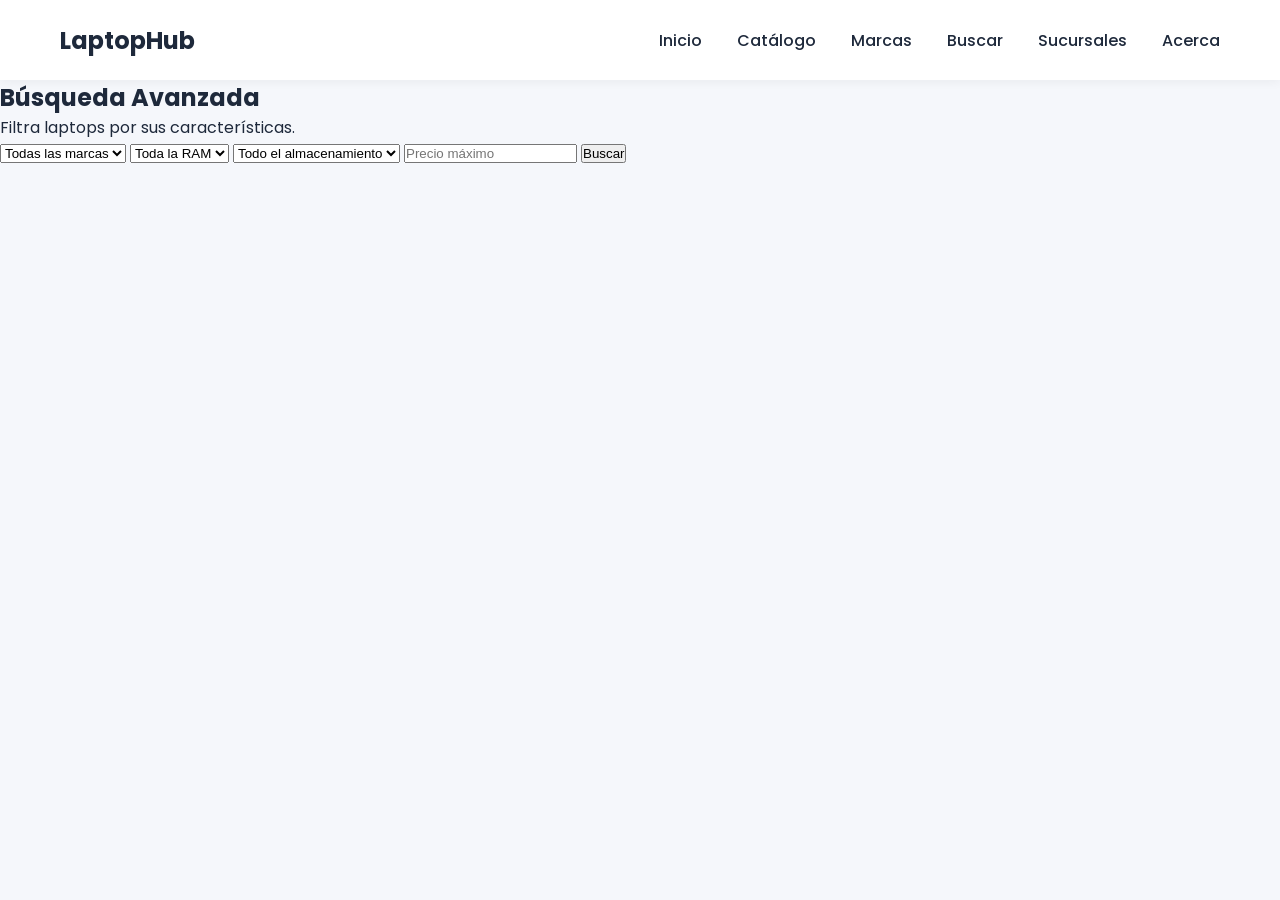
==== buscar.html @ 60162a0d "Estructuras HTML" ====
<!DOCTYPE html>
<html lang="es">

<head>
    <meta charset="UTF-8">
    <meta name="viewport" content="width=device-width, initial-scale=1.0">
    <title>LaptopHub | Buscar</title>

    <link rel="stylesheet" href="estilos.css">
    <link rel="stylesheet" href="buscar.css">

    <link href="https://fonts.googleapis.com/css2?family=Poppins:wght@300;400;500;600;700&display=swap"
        rel="stylesheet">
</head>

<body>

    <header class="navbar">

        <div class="logo">
            <h2>LaptopHub</h2>
        </div>

        <nav>
            <ul class="nav-links">
                <li><a href="proyecto-1.html">Inicio</a></li>
                <li><a href="catalogo.html">Catálogo</a></li>
                <li><a href="marcas.html">Marcas</a></li>
                <li><a href="buscar.html">Buscar</a></li>
                <li><a href="sucursales.html">Sucursales</a></li>
                <li><a href="acerca.html">Acerca</a></li>
            </ul>
        </nav>

    </header>

    <section class="buscar-header">

        <h1>Búsqueda Avanzada</h1>

        <p>
            Filtra laptops por sus características.
        </p>

    </section>

    <section class="filtros-container">

        <select id="filtroMarca">
            <option value="">Todas las marcas</option>
        </select>

        <select id="filtroRam">
            <option value="">Toda la RAM</option>
        </select>

        <select id="filtroAlmacenamiento">
            <option value="">Todo el almacenamiento</option>
        </select>

        <input type="number"
               id="filtroPrecio"
               placeholder="Precio máximo">

        <button id="btnBuscar">
            Buscar
        </button>

    </section>

    <section class="resultados">

        <div class="products-container"
             id="contenedor-resultados">

        </div>

    </section>

    <script src="buscar.js"></script>

</body>

</html>
---- estilos.css ----
* {
    margin: 0;
    padding: 0;
    box-sizing: border-box;
}

html {
    scroll-behavior: smooth;
}

body {
    font-family: 'Poppins', sans-serif;
    background-color: #f5f7fb;
    color: #1e293b;
}


:root {
    --primary: #2563eb;
    --primary-dark: #1d4ed8;
    --secondary: #a78bfa;

    --background: #f5f7fb;
    --white: #ffffff;

    --text: #1e293b;
    --text-light: #64748b;

    --border: #e2e8f0;

    --shadow:
        0 10px 25px rgba(0, 0, 0, .08);
}



.navbar {
    width: 100%;
    height: 80px;

    background: var(--white);

    display: flex;
    align-items: center;
    justify-content: space-between;

    padding: 0 60px;

    box-shadow: 0 2px 10px rgba(0, 0, 0, .05);

    position: sticky;
    top: 0;

    z-index: 1000;
}

.logo {
    display: flex;
    align-items: center;
    gap: 10px;
}

.logo i {
    font-size: 24px;
    color: var(--primary);
}

.logo h2 {
    font-size: 24px;
    font-weight: 700;
}



.nav-links {
    display: flex;
    list-style: none;
    gap: 35px;
}

.nav-links a {
    text-decoration: none;
    color: var(--text);

    font-weight: 500;

    transition: .3s;
}

.nav-links a:hover {
    color: var(--primary);
}



.hero {
    width: 100%;
    min-height: auto;

    display: flex;
    align-items: center;
    justify-content: space-between;

    padding: 60px 8%;

    gap: 50px;
}

.hero-content {
    flex: 1;
}

.hero-content h1 {
    font-size: 58px;
    line-height: 1.1;

    margin-bottom: 25px;

    color: var(--text);
}

.hero-content p {
    font-size: 18px;
    color: var(--text-light);

    line-height: 1.8;

    margin-bottom: 35px;

    max-width: 550px;
}

.hero-buttons {
    display: flex;
    gap: 20px;
    margin-top: 30px;
}



.btn-primary,
.btn-secondary {

    display: inline-block;

    background: linear-gradient(
        135deg,
        var(--primary),
        var(--primary-dark)
    );

    color: white;
    text-decoration: none;
    padding: 16px 34px;
    border-radius: 14px; 
    font-weight: 600;
    transition: .3s;
}

.btn-primary:hover,
.btn-secondary:hover {

    transform: translateY(-3px);

    box-shadow:
        0 10px 20px rgba(37, 99, 235, .3);
}


.hero-image {
    flex: 1;

    display: flex;
    justify-content: center;
}

.hero-image img {
    width: 100%;
    max-width: 550px;

    filter: drop-shadow(0 20px 40px rgba(37, 99, 235, .2));
}



.featured-products {
    padding: 60px 8%;
}

.featured-products h2 {
    font-size: 30px;

    margin-bottom: 30px;
}

.products-container {
    display: grid;

    grid-template-columns:
        repeat(auto-fit, minmax(280px, 1fr));

    gap: 35px;
}



.product-card {
    background: var(--white);

    border-radius: 24px;

    overflow: hidden;

    padding: 25px;

    box-shadow: var(--shadow);

    transition: .3s;
}

.product-card:hover {
    transform: translateY(-6px);
}

.product-card img {
    width: 100%;
    height: 220px;

    object-fit: contain;

    margin-bottom: 20px;
}

.product-card h3 {
    font-size: 22px;

    margin-bottom: 10px;
}

.price {
    color: var(--primary);

    font-size: 24px;
    font-weight: 700;

    margin-bottom: 20px;
}

.product-card button {
    width: 100%;
    height: 50px;

    border: none;

    border-radius: 14px;

    background: var(--primary);

    color: white;

    font-size: 16px;
    font-weight: 600;

    cursor: pointer;

    transition: .3s;
}

.product-card button:hover {
    background: var(--primary-dark);
}



footer {
    background: #111827;

    color: white;

    text-align: center;

    padding: 30px;
}



@media(max-width: 1100px) {

    .hero {
        flex-direction: column;
        text-align: center;
    }

    .hero-content p {
        margin: auto;
        margin-bottom: 30px;
    }

    .hero-buttons{
        justify-content: center;
    }

}

@media(max-width: 900px) {

    .navbar {
        flex-direction: column;

        height: auto;

        padding: 25px;
        gap: 25px;
    }

    .nav-links {
        flex-wrap: wrap;
        justify-content: center;
    }

}

@media(max-width: 768px) {

    .hero-content h1 {
        font-size: 42px;
    }

}

@media(max-width: 500px){

    .hero-content h1{
        font-size: 34px;
    }

    .hero-buttons{
        flex-direction: column;
    }

    .btn-primary,
    .btn-secondary{
        width: 100%;
        text-align: center;
    }

}
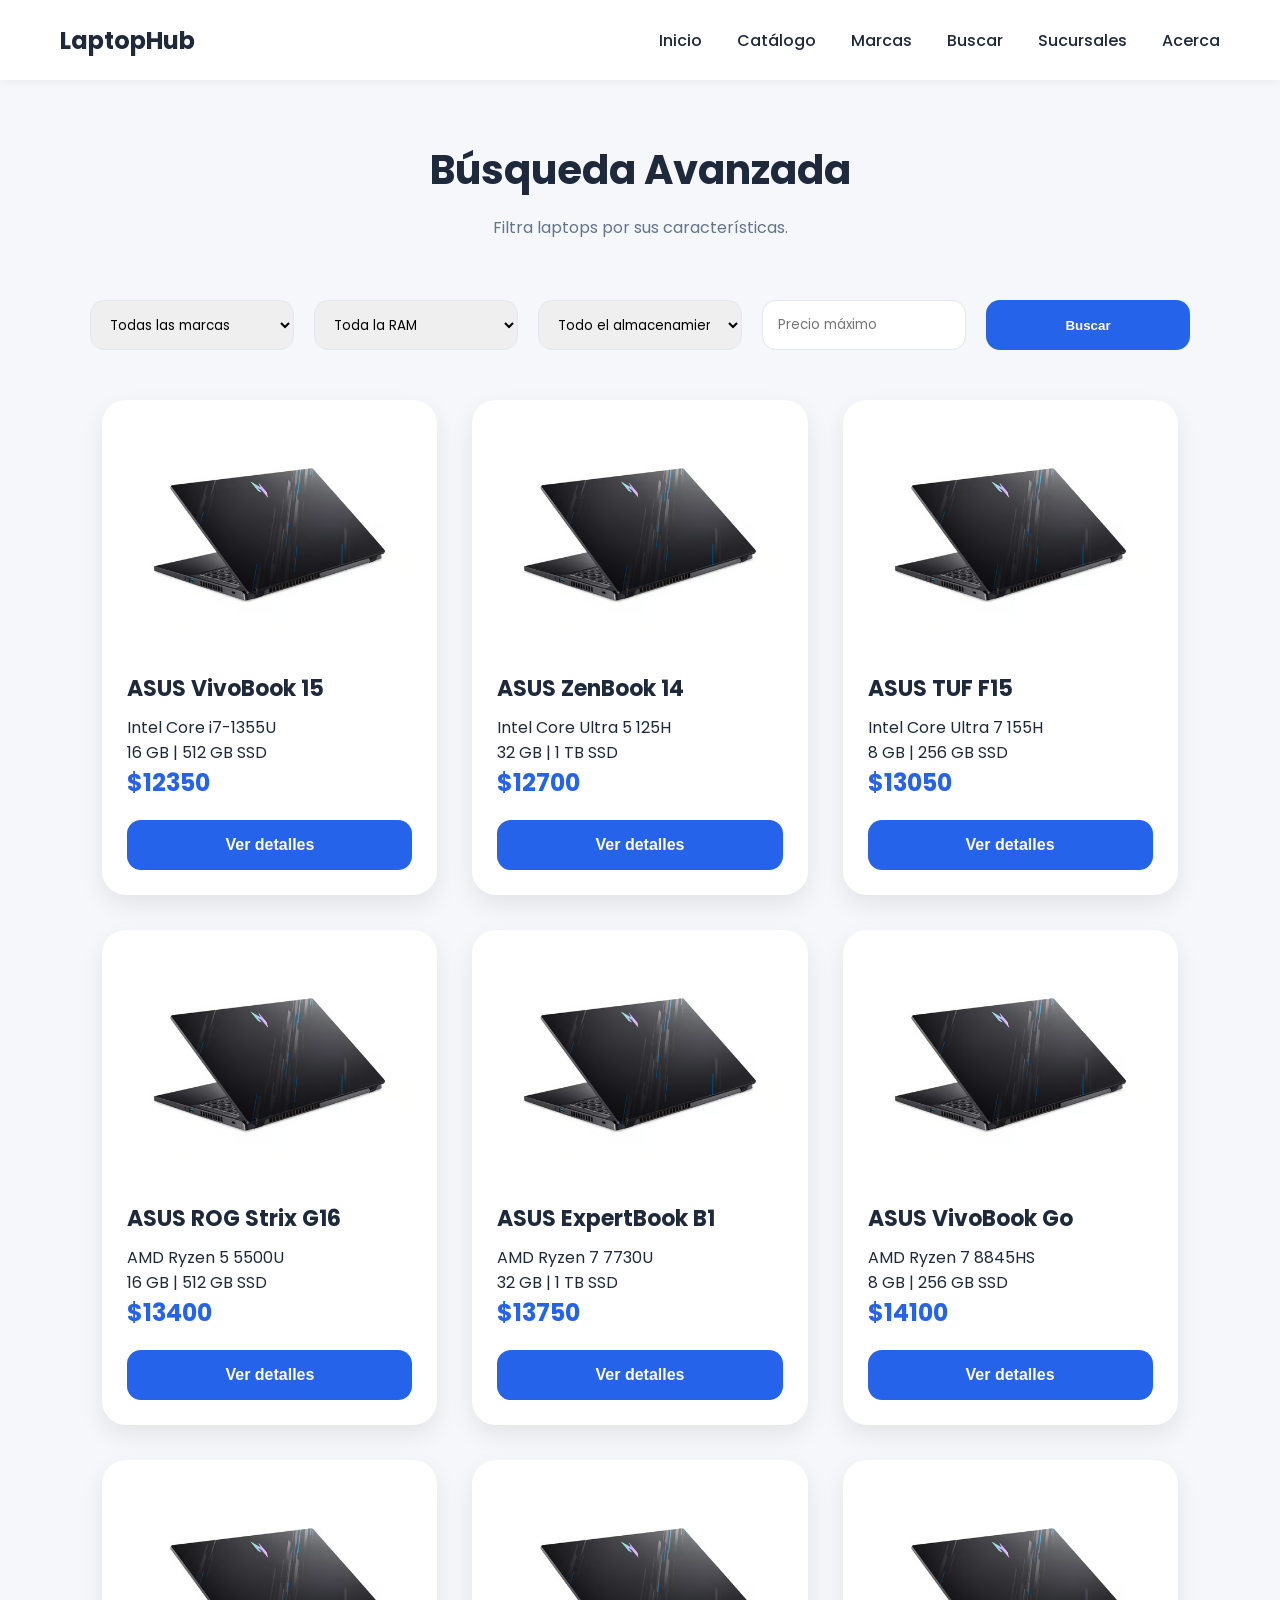
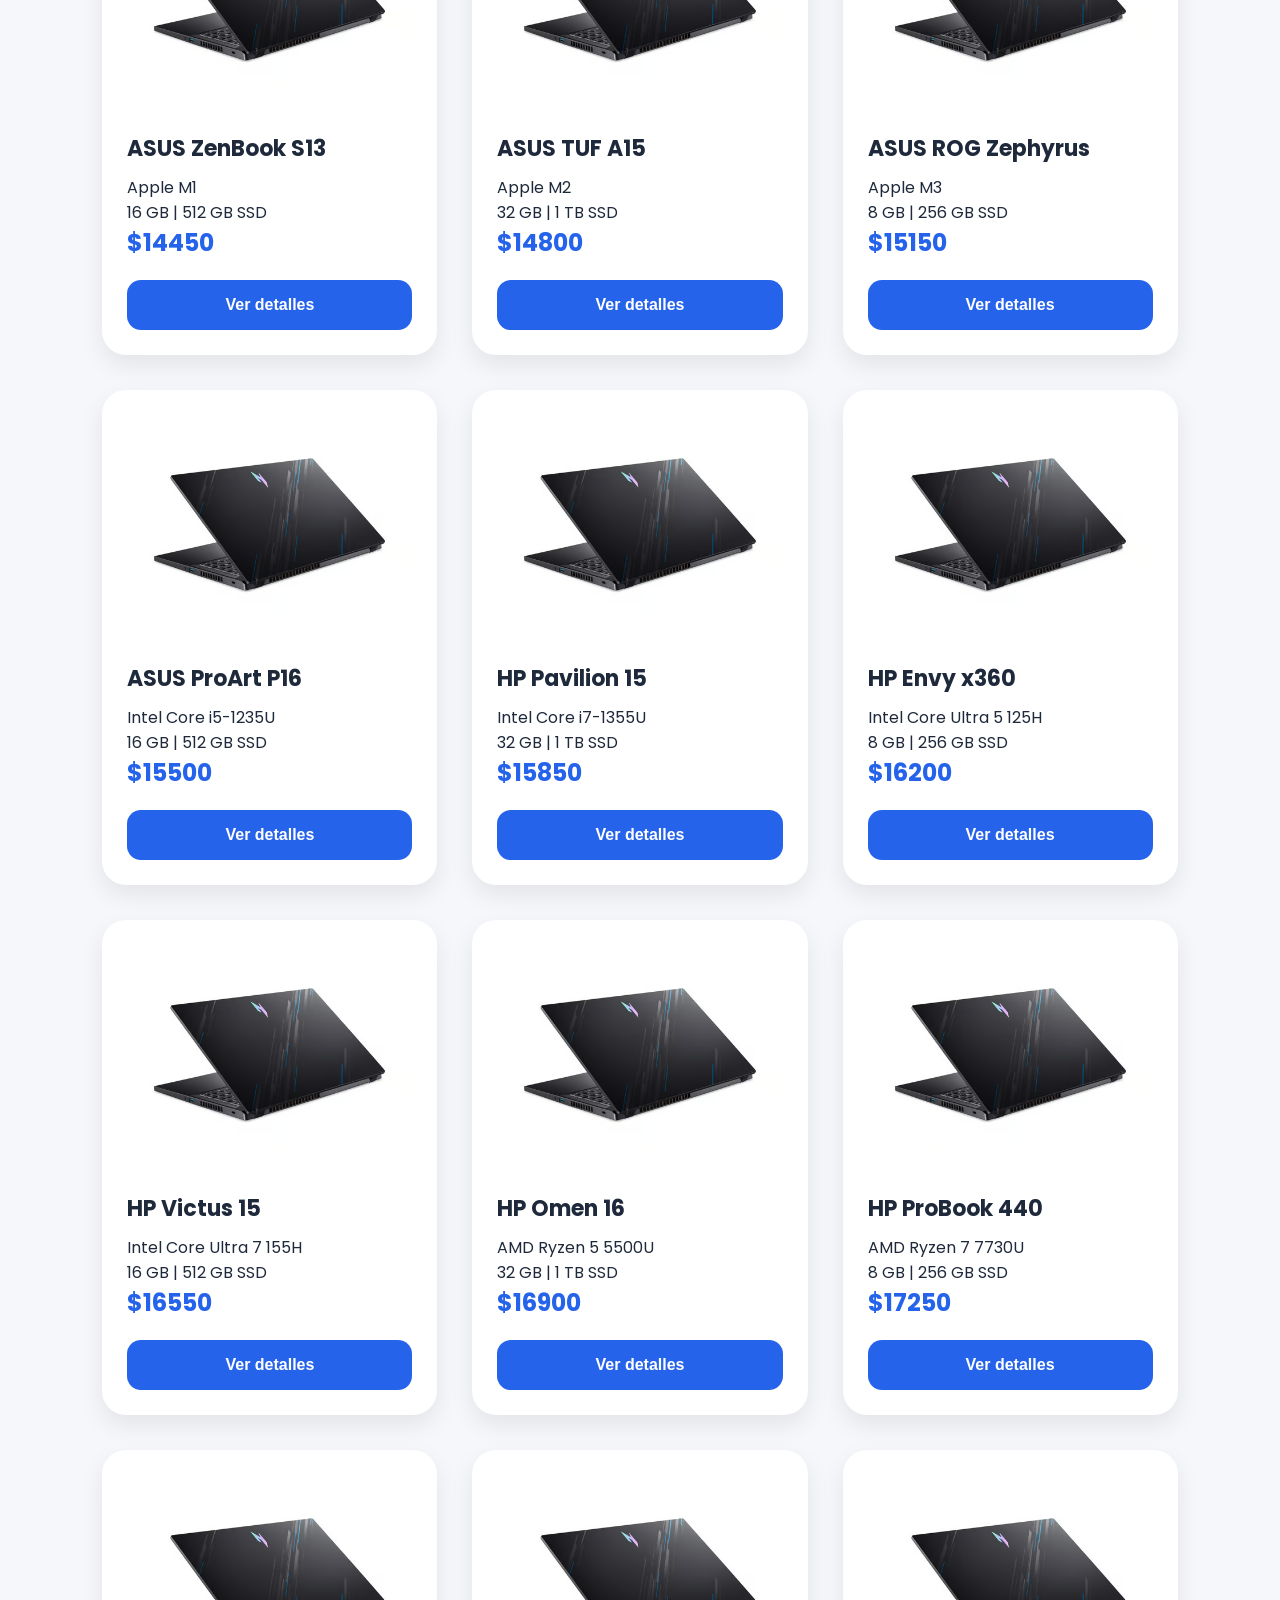
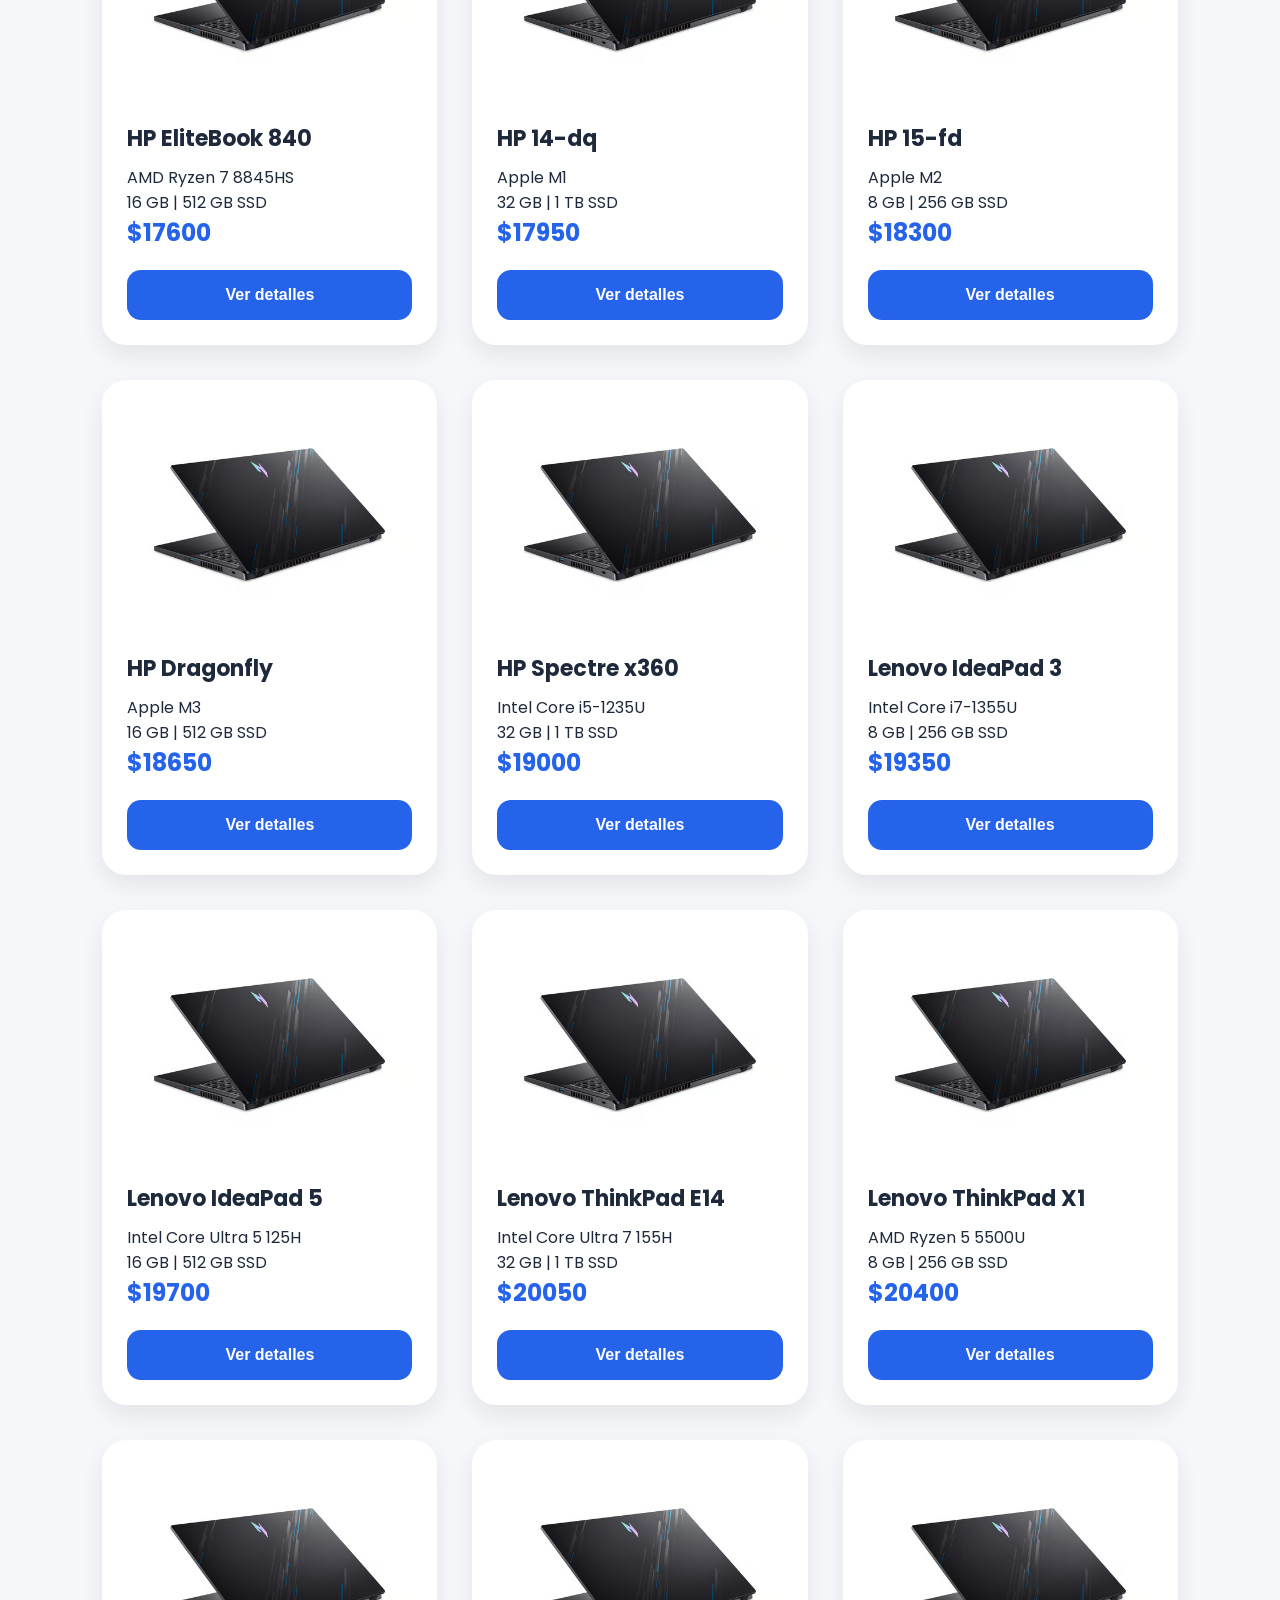
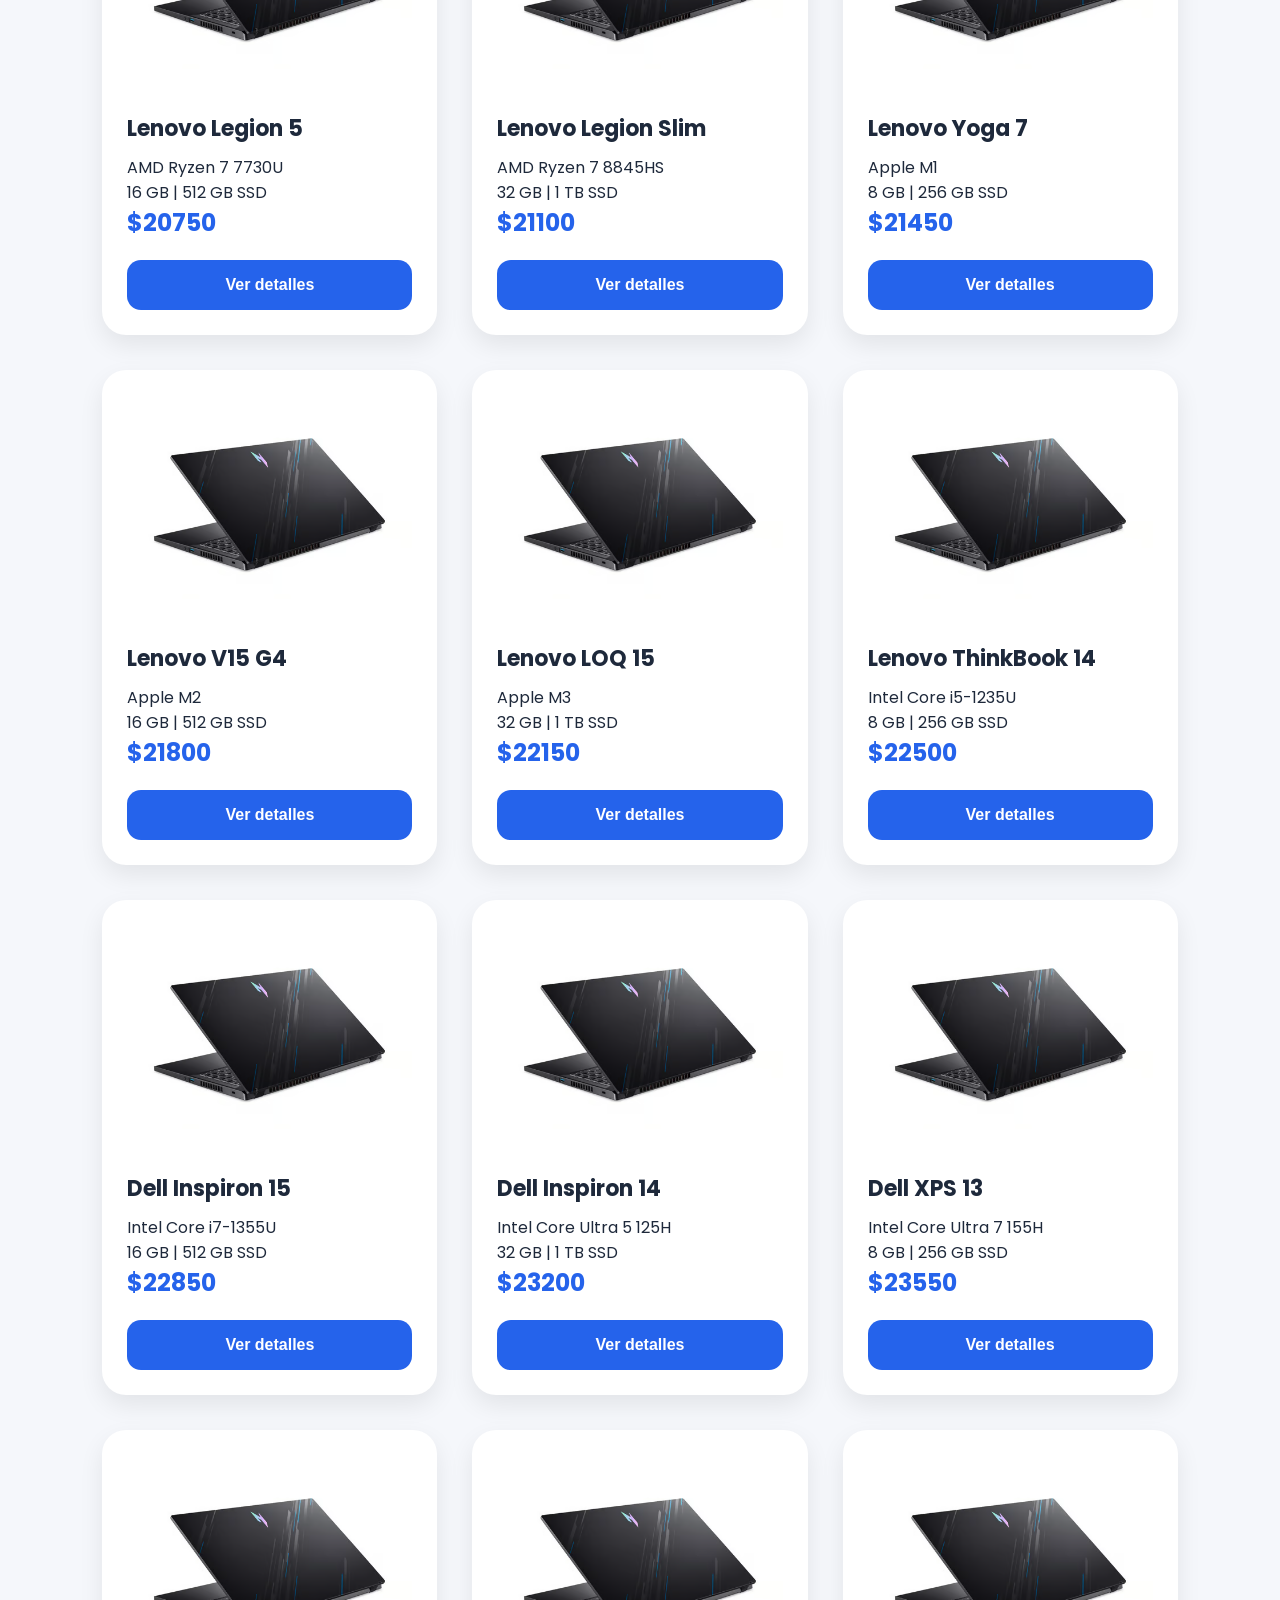
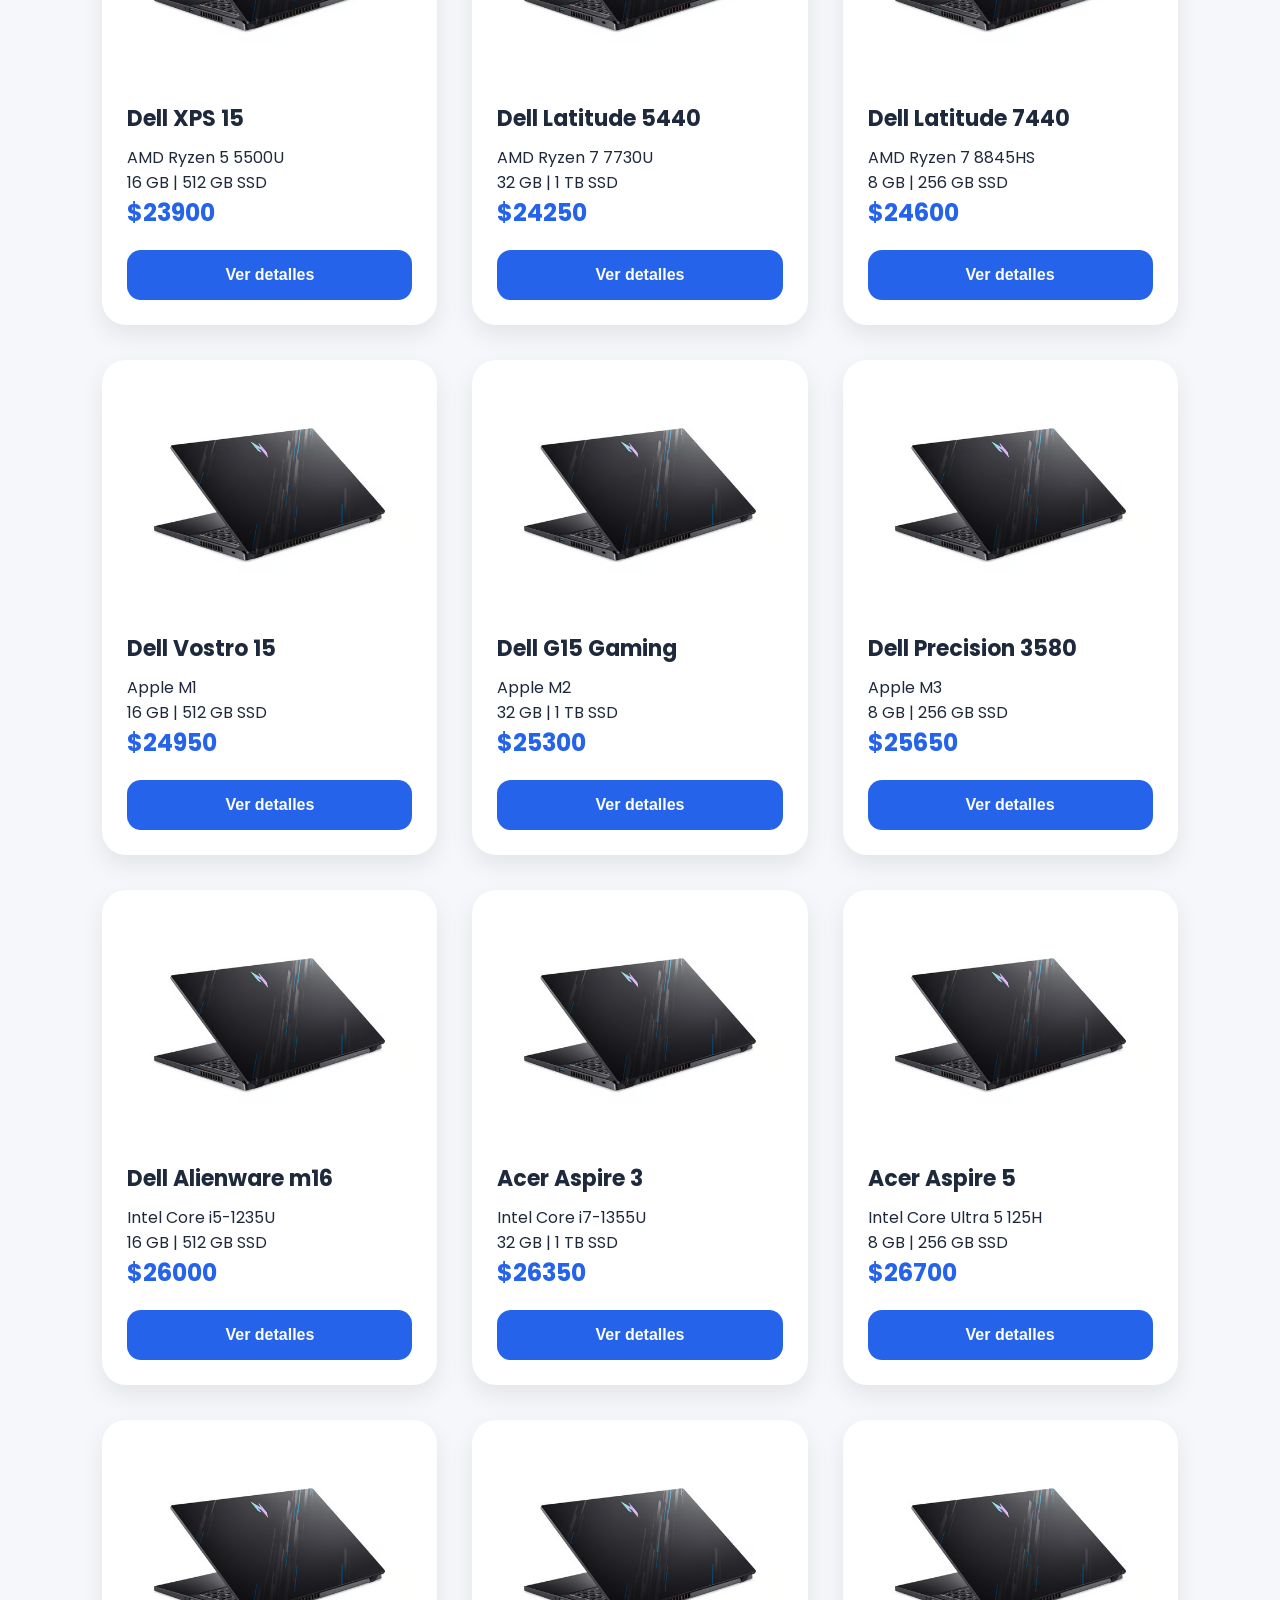
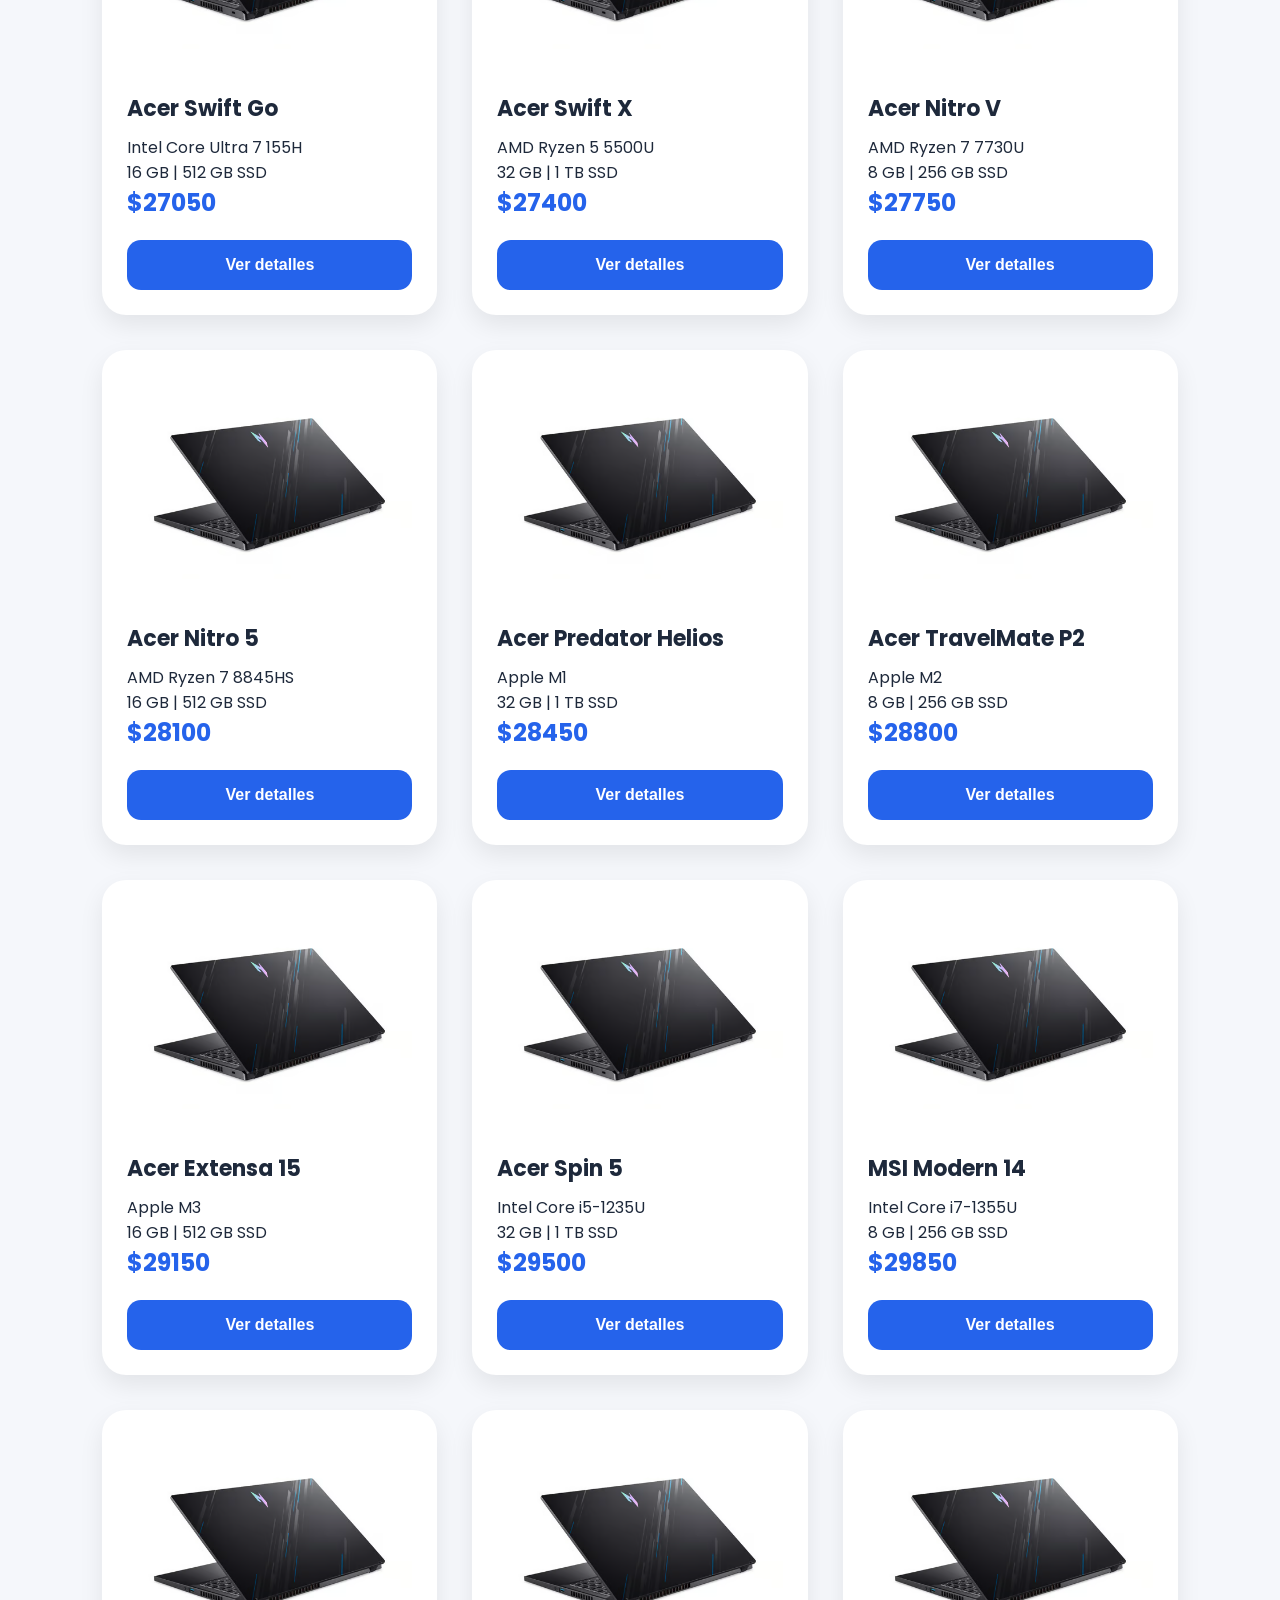
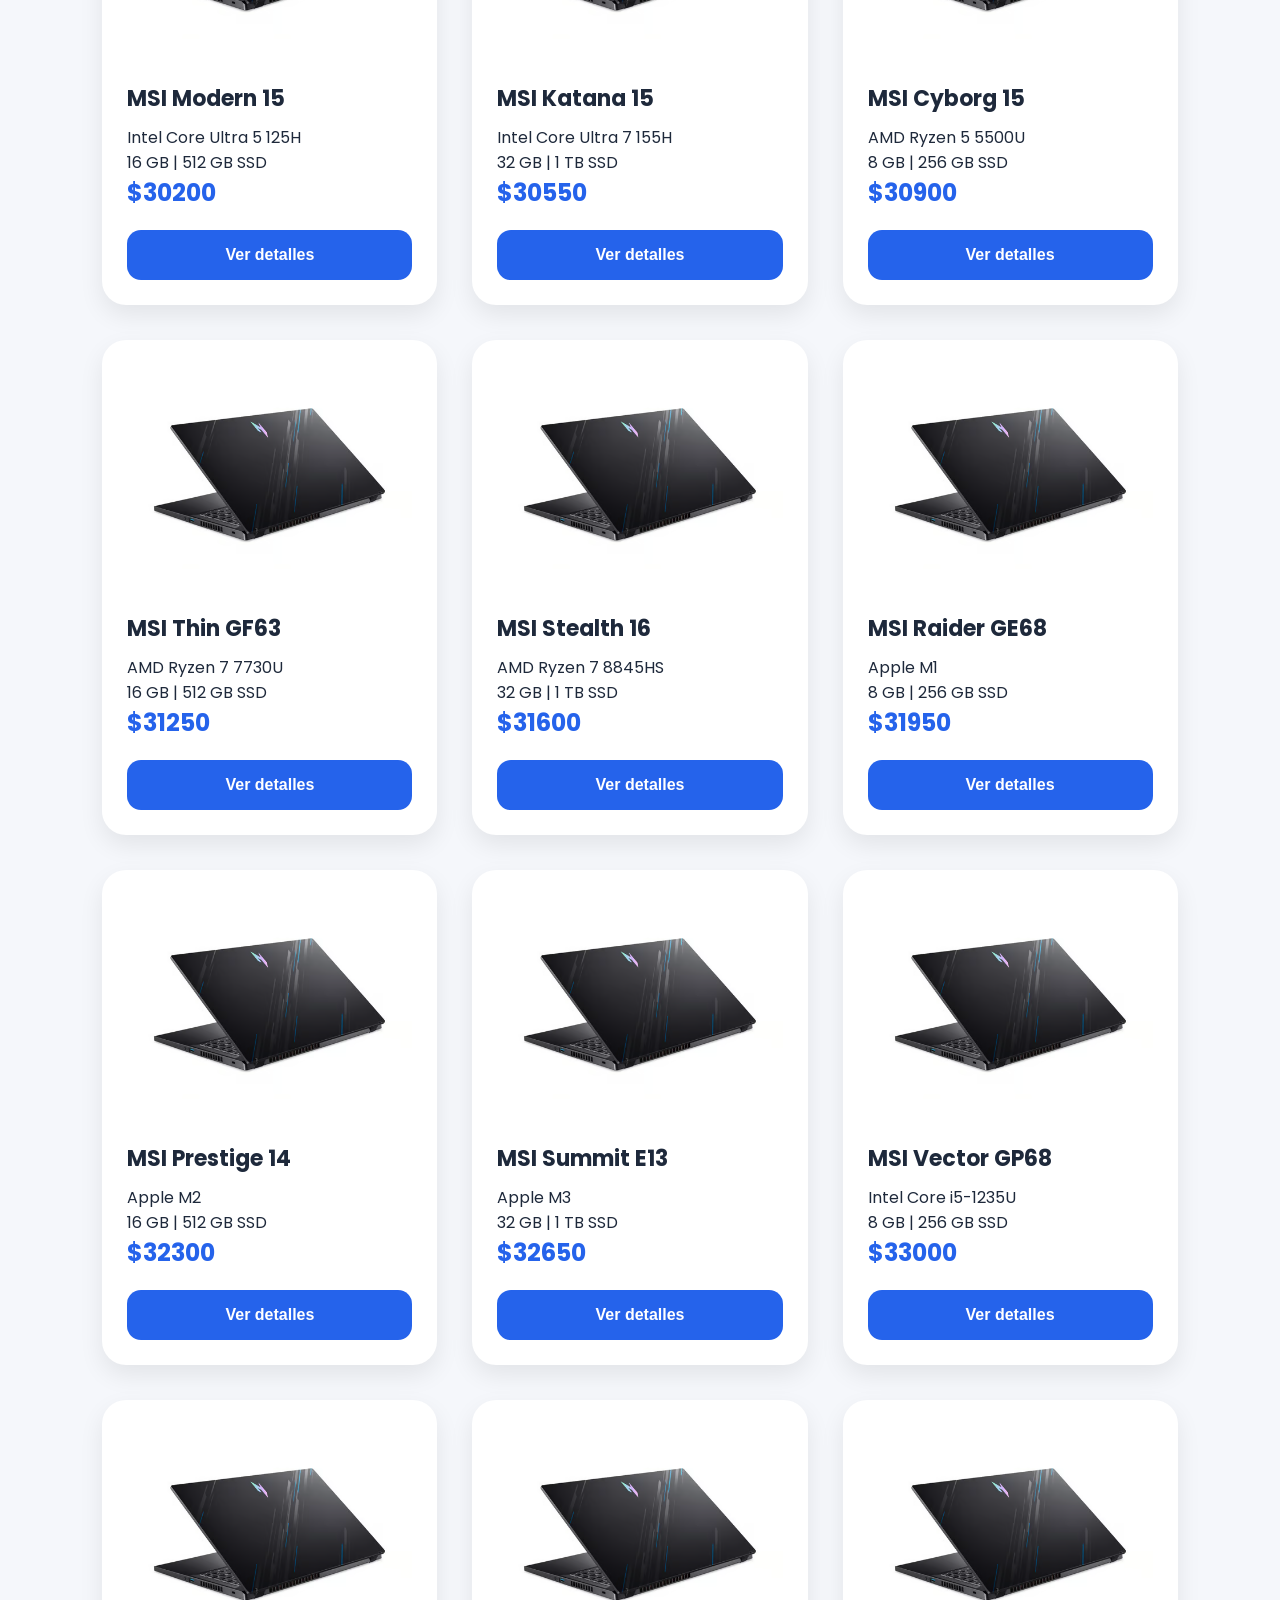
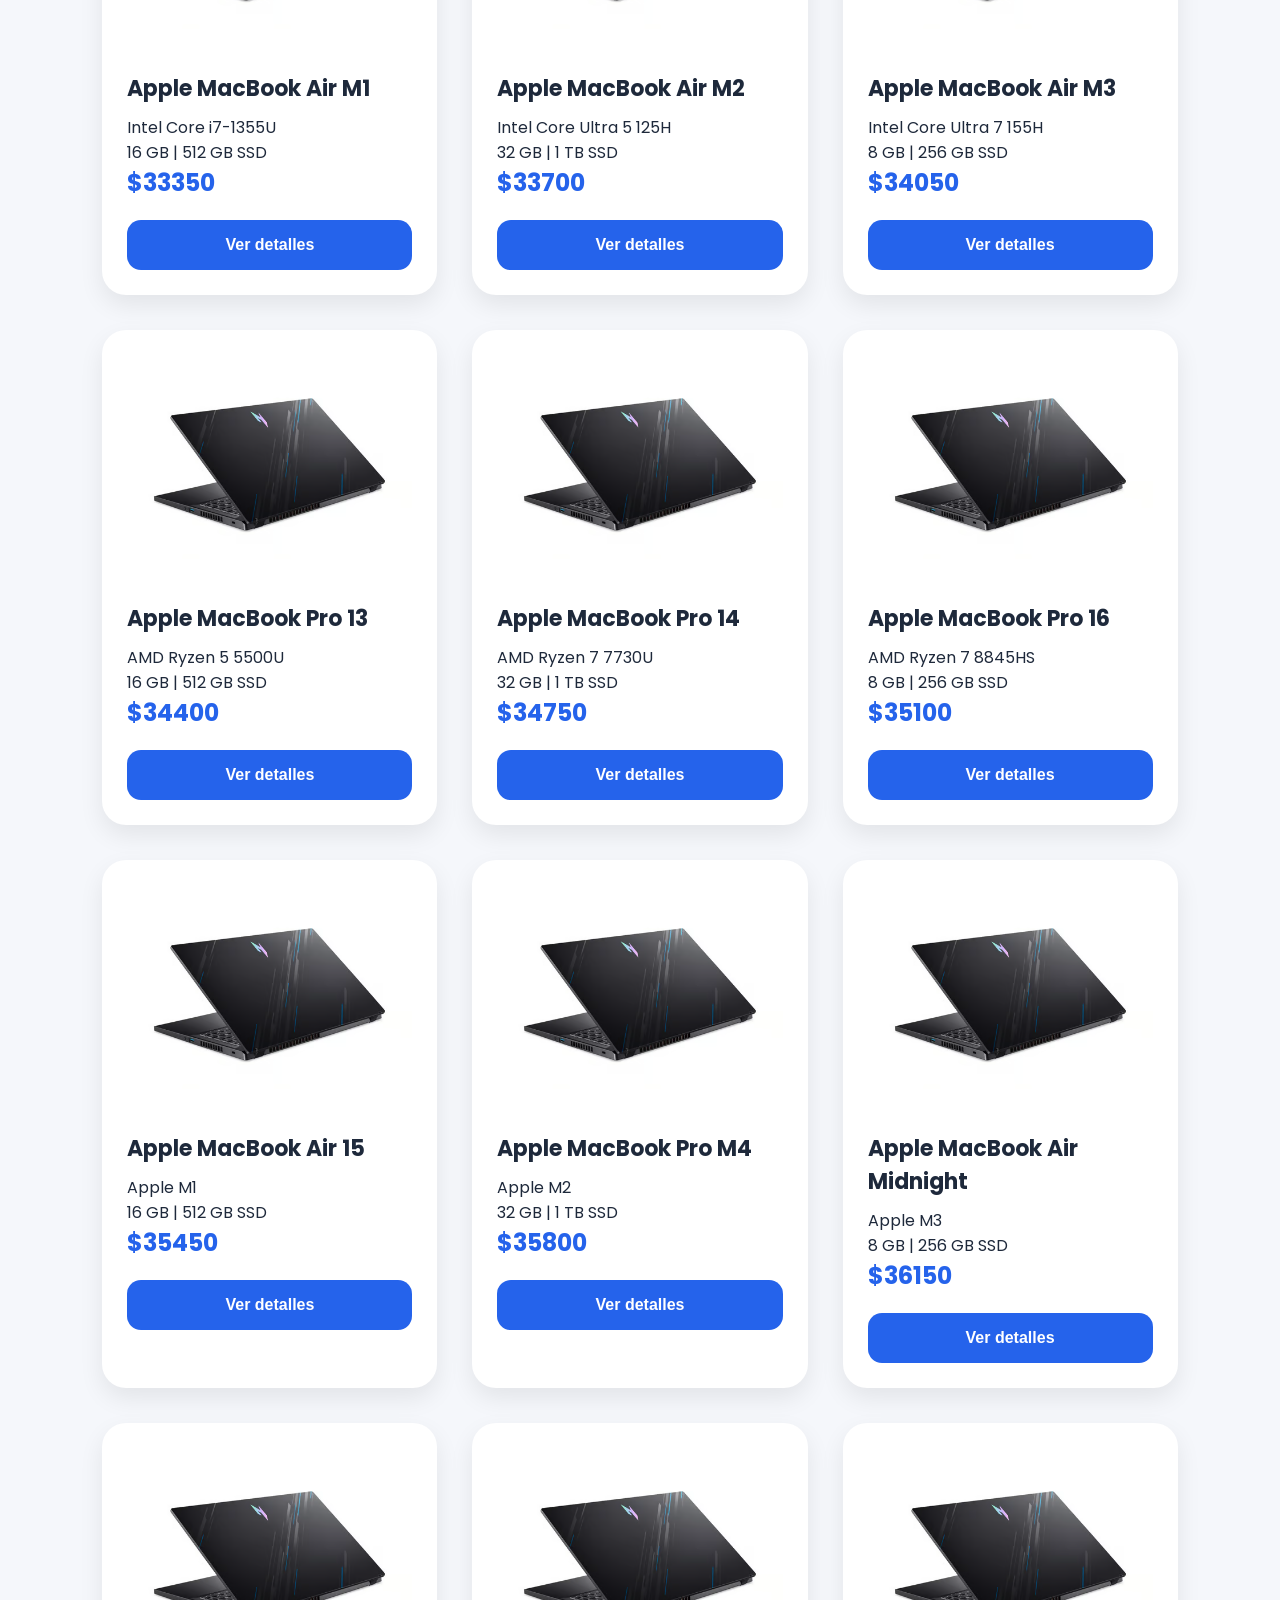
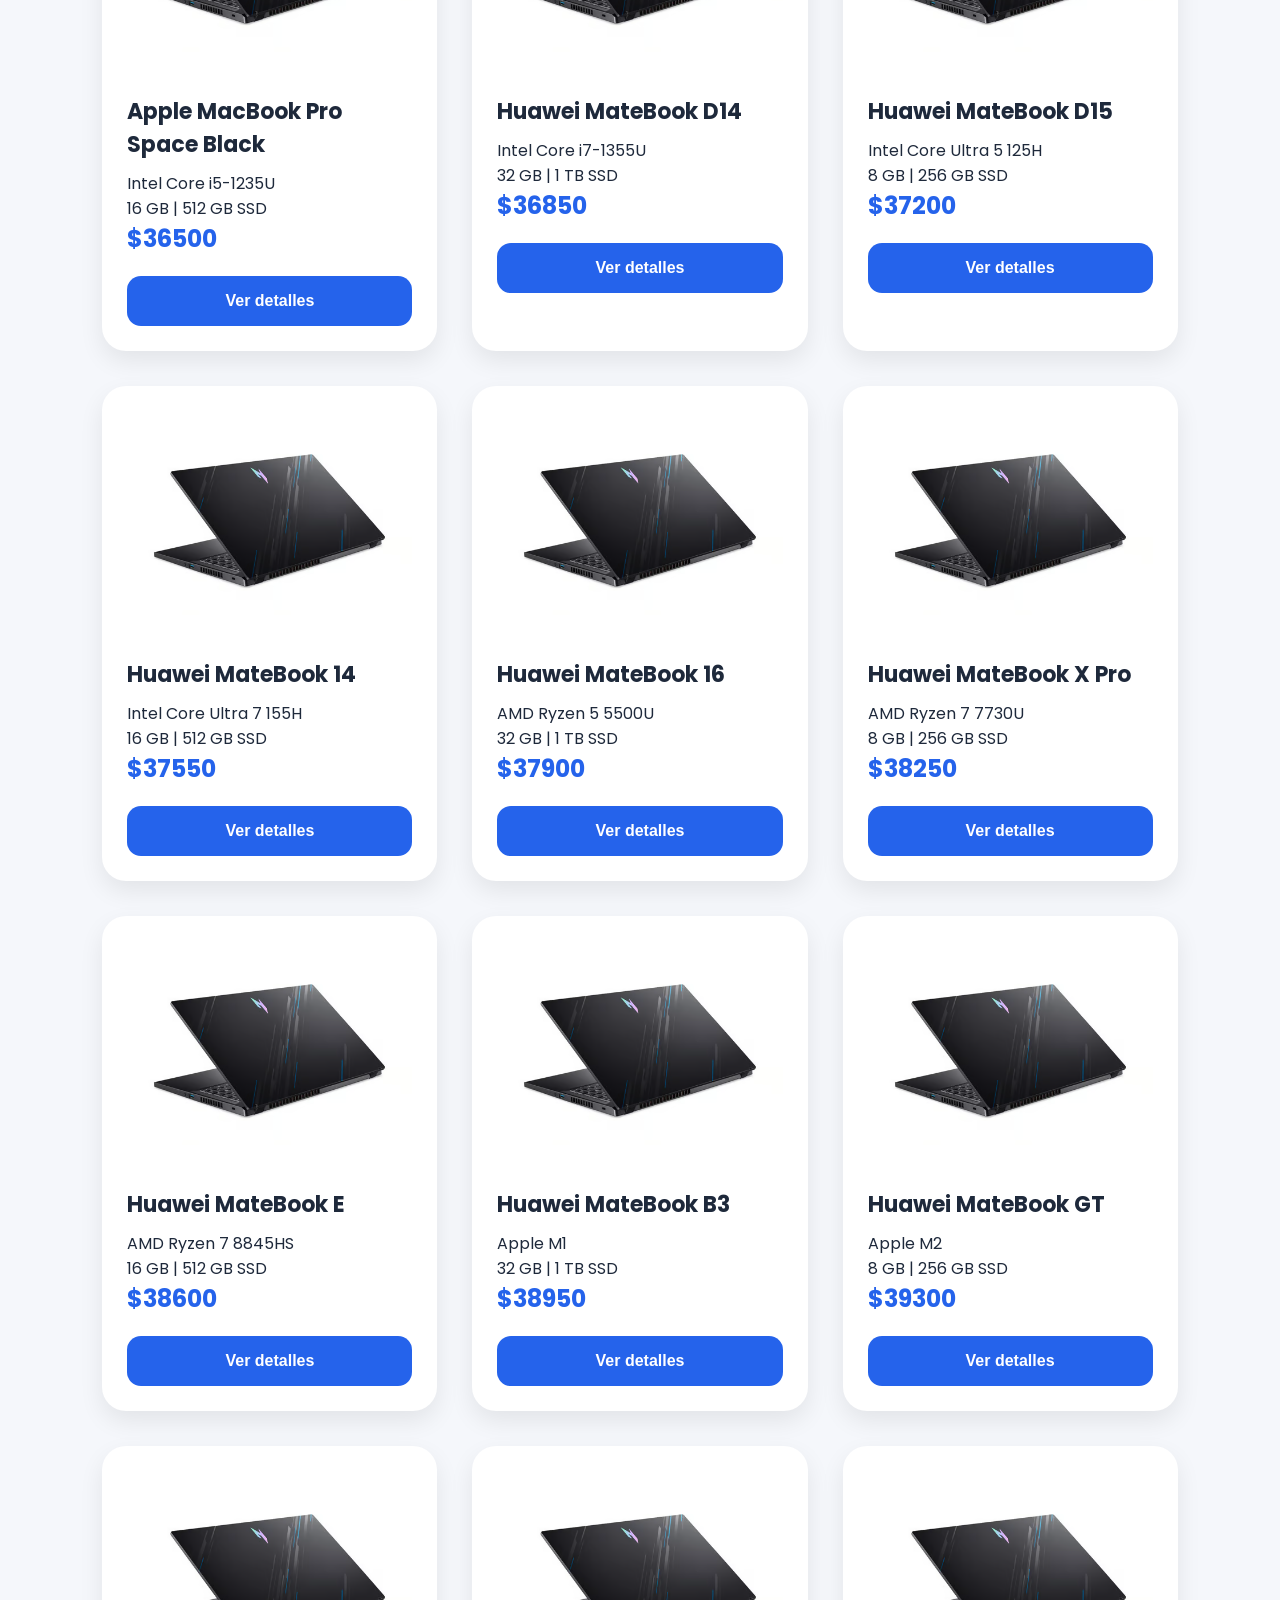
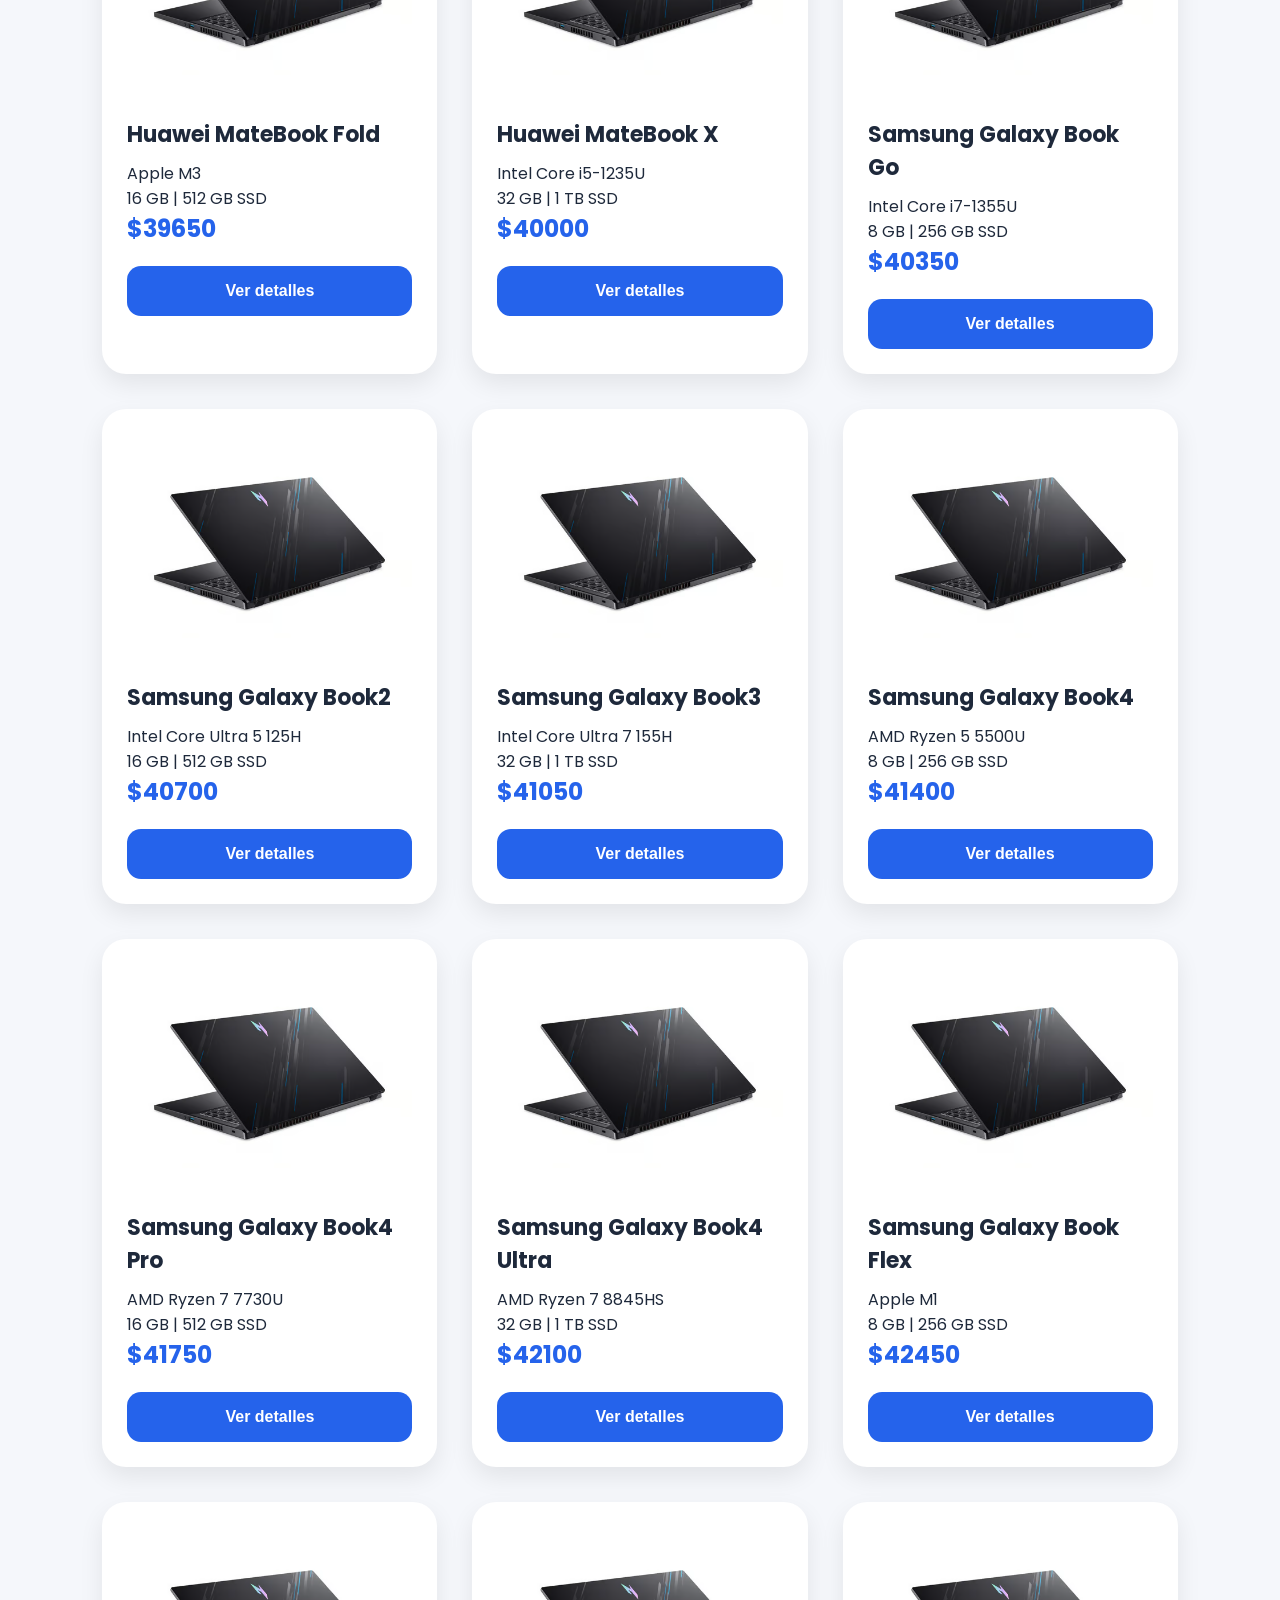
==== commit 263072d9: "Renombrado" ====
--- a/buscar.html
+++ b/buscar.html
@@ -23,7 +23,7 @@
 
         <nav>
             <ul class="nav-links">
-                <li><a href="proyecto-1.html">Inicio</a></li>
+                <li><a href="index.html">Inicio</a></li>
                 <li><a href="catalogo.html">Catálogo</a></li>
                 <li><a href="marcas.html">Marcas</a></li>
                 <li><a href="buscar.html">Buscar</a></li>
--- a/buscar.css
+++ b/buscar.css
@@ -0,0 +1,68 @@
+.buscar-header{
+    text-align: center;
+    padding: 60px 8%;
+}
+
+.buscar-header h1{
+    font-size: 40px;
+    margin-bottom: 15px;
+}
+
+.buscar-header p{
+    color: var(--text-light);
+}
+
+.filtros-container{
+    width: 90%;
+    max-width: 1100px;
+
+    margin: auto;
+
+    display: grid;
+
+    grid-template-columns:
+        repeat(auto-fit, minmax(200px,1fr));
+
+    gap: 20px;
+
+    margin-bottom: 50px;
+}
+
+.filtros-container select,
+.filtros-container input{
+    height: 50px;
+
+    border: 1px solid var(--border);
+
+    border-radius: 14px;
+
+    padding: 0 15px;
+
+    font-family: inherit;
+}
+
+.filtros-container button{
+    height: 50px;
+
+    border: none;
+
+    border-radius: 14px;
+
+    background: var(--primary);
+
+    color: white;
+
+    font-weight: 600;
+
+    cursor: pointer;
+}
+
+.resultados{
+    padding: 0 8% 60px;
+}
+
+.sin-resultados{
+    text-align: center;
+    font-size: 18px;
+    color: var(--text-light);
+}
